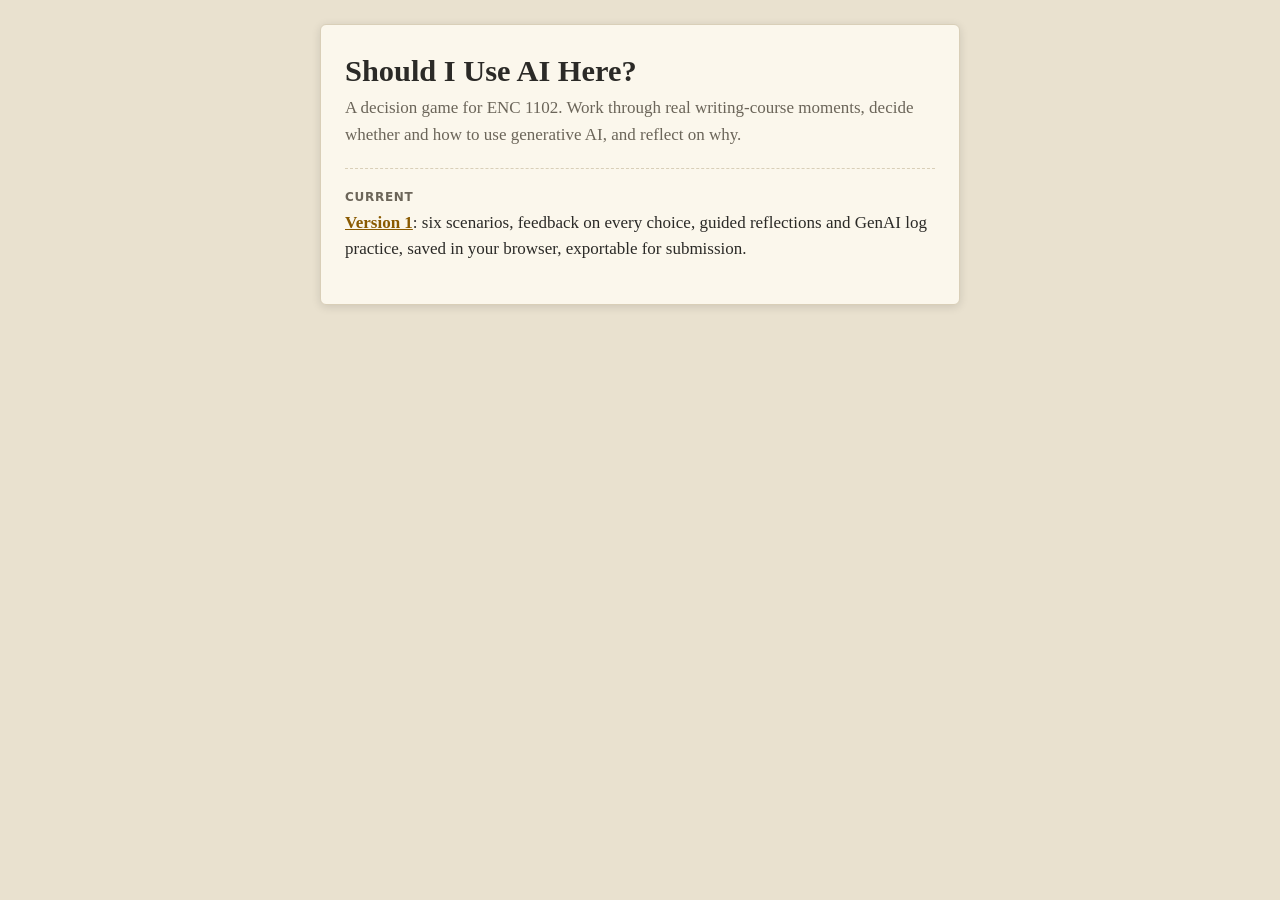
==== index.html @ f96c7f3e "Scaffold project with landing page and README Sets up the static GitHub Pages site: a root landing p" ====
<!doctype html>
<html lang="en">
<head>
  <meta charset="utf-8">
  <meta name="viewport" content="width=device-width, initial-scale=1">
  <title>Should I Use AI Here?</title>
  <meta name="description" content="A decision game about when and how to use generative AI in ENC 1102.">
  <style>
    :root { --paper: #fbf7ec; --ink: #2b2a27; --muted: #6b6559; --line: #d9cfb8; --accent: #8a5a00; --desk: #e9e1cf; }
    @media (prefers-color-scheme: dark) {
      :root { --paper: #26241f; --ink: #ece6d8; --muted: #b3ab99; --line: #46413a; --accent: #f0c060; --desk: #1a1916; }
    }
    * { box-sizing: border-box; }
    body { margin: 0; min-height: 100vh; background: var(--desk); color: var(--ink);
      font: 17px/1.55 Georgia, "Iowan Old Style", "Palatino Linotype", serif; padding: 24px 16px; }
    main { max-width: 640px; margin: 0 auto; background: var(--paper); border: 1px solid var(--line);
      border-radius: 6px; padding: 28px 24px; box-shadow: 0 2px 10px rgba(0,0,0,.12); }
    h1 { margin: 0 0 6px; font-size: 1.9rem; line-height: 1.2; }
    p { margin: 0 0 14px; }
    .muted { color: var(--muted); }
    ul { list-style: none; padding: 0; margin: 20px 0 0; }
    li { border-top: 1px dashed var(--line); padding: 14px 0; }
    a { color: var(--accent); font-weight: bold; }
    .tag { font: 600 .75rem/1 system-ui, sans-serif; text-transform: uppercase; letter-spacing: .06em; color: var(--muted); }
  </style>
</head>
<body>
  <main>
    <h1>Should I Use AI Here?</h1>
    <p class="muted">A decision game for ENC 1102. Work through real writing-course moments, decide whether and how to use generative AI, and reflect on why.</p>
    <ul>
      <li>
        <span class="tag">Current</span><br>
        <a href="v1/">Version 1</a>: six scenarios, feedback on every choice, guided reflections and GenAI log practice, saved in your browser, exportable for submission.
      </li>
    </ul>
  </main>
</body>
</html>
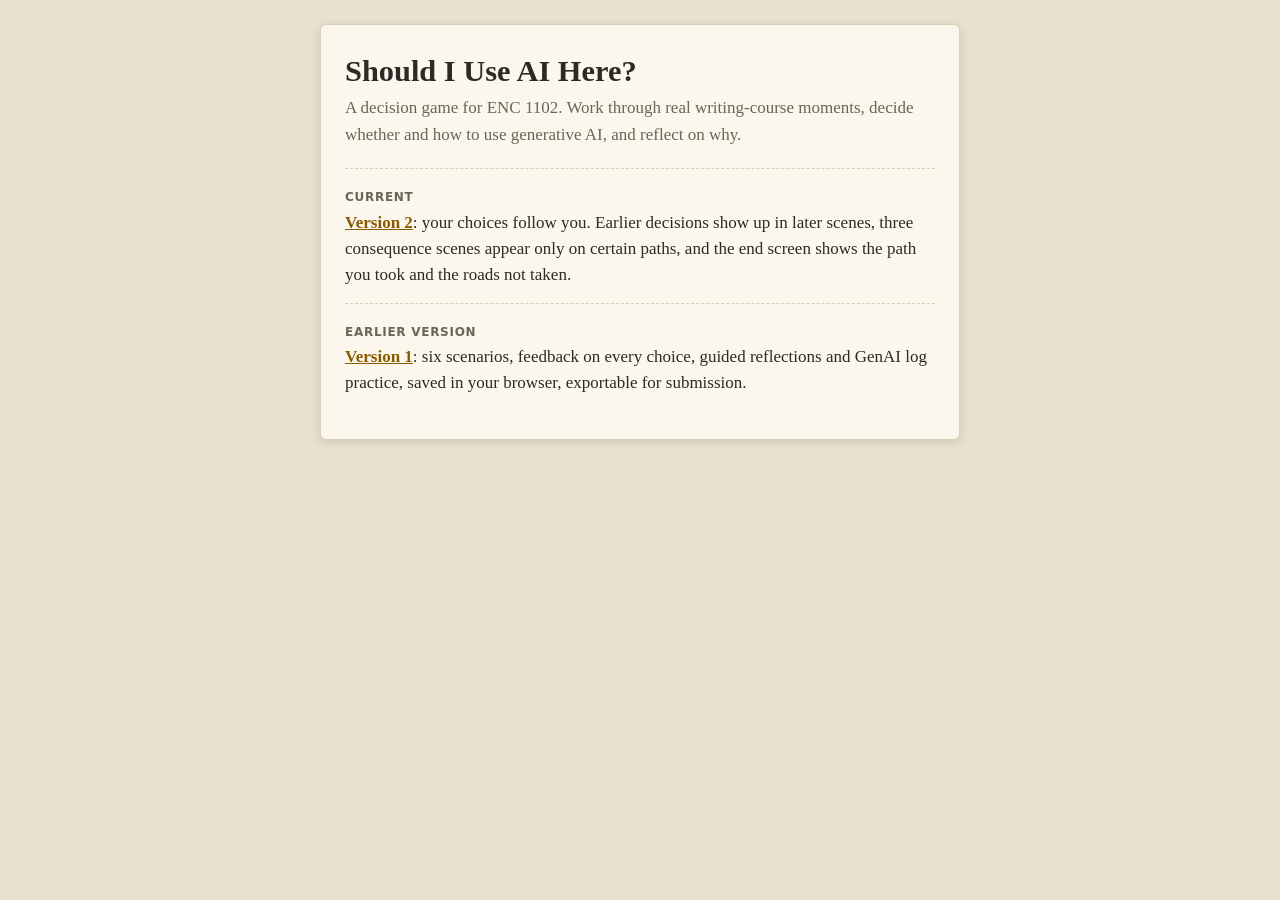
==== commit 81ad5c2a: "Add v2 to the landing page and README v2 becomes the current version on the landing page, with v1 ke" ====
--- a/index.html
+++ b/index.html
@@ -31,6 +31,10 @@
     <ul>
       <li>
         <span class="tag">Current</span><br>
+        <a href="v2/">Version 2</a>: your choices follow you. Earlier decisions show up in later scenes, three consequence scenes appear only on certain paths, and the end screen shows the path you took and the roads not taken.
+      </li>
+      <li>
+        <span class="tag">Earlier version</span><br>
         <a href="v1/">Version 1</a>: six scenarios, feedback on every choice, guided reflections and GenAI log practice, saved in your browser, exportable for submission.
       </li>
     </ul>
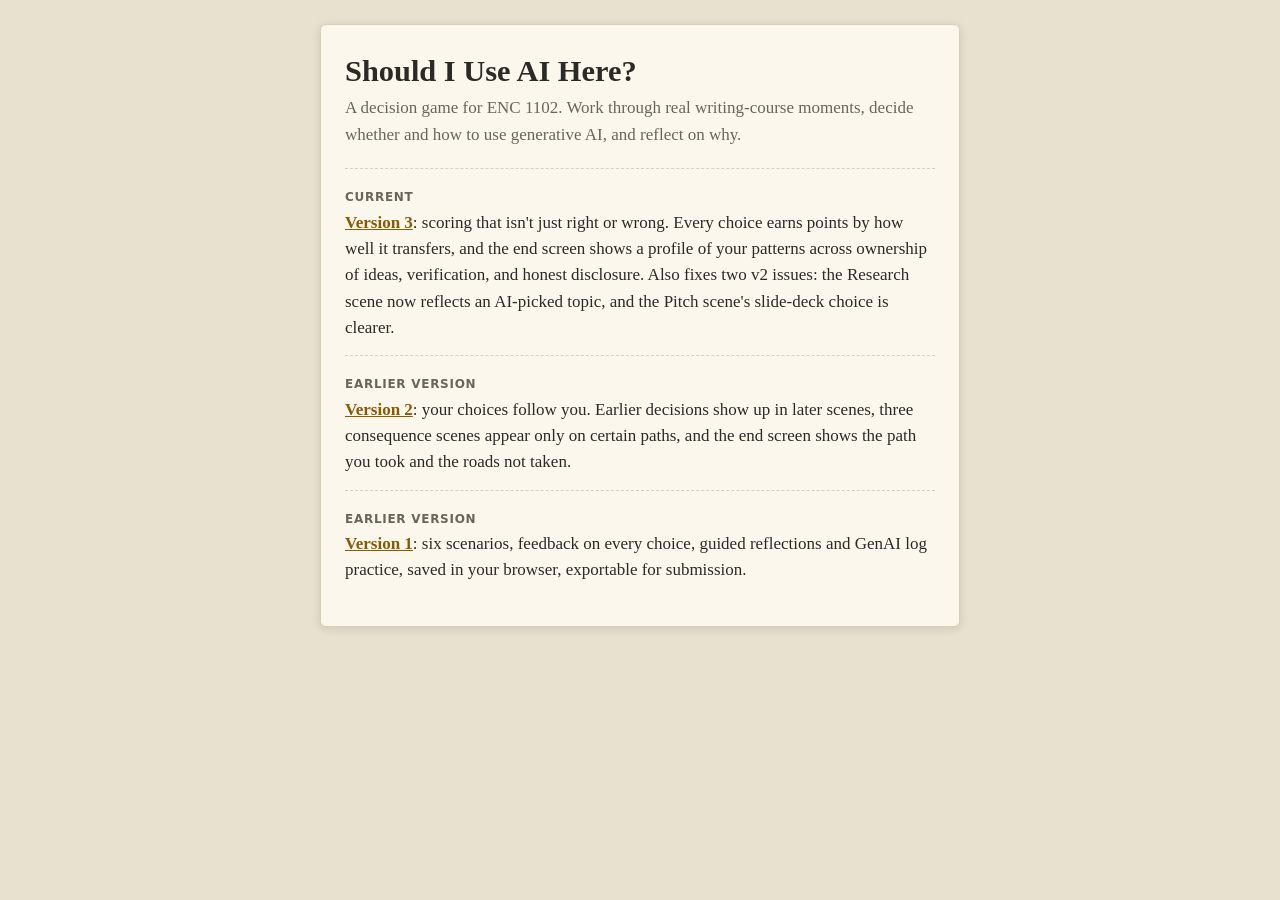
==== commit 196dce7f: "Add v3 to the landing page and README Co-Authored-By: Claude Opus 5.5 <noreply@anthropic.com> Claude" ====
--- a/index.html
+++ b/index.html
@@ -31,6 +31,10 @@
     <ul>
       <li>
         <span class="tag">Current</span><br>
+        <a href="v3/">Version 3</a>: scoring that isn't just right or wrong. Every choice earns points by how well it transfers, and the end screen shows a profile of your patterns across ownership of ideas, verification, and honest disclosure. Also fixes two v2 issues: the Research scene now reflects an AI-picked topic, and the Pitch scene's slide-deck choice is clearer.
+      </li>
+      <li>
+        <span class="tag">Earlier version</span><br>
         <a href="v2/">Version 2</a>: your choices follow you. Earlier decisions show up in later scenes, three consequence scenes appear only on certain paths, and the end screen shows the path you took and the roads not taken.
       </li>
       <li>
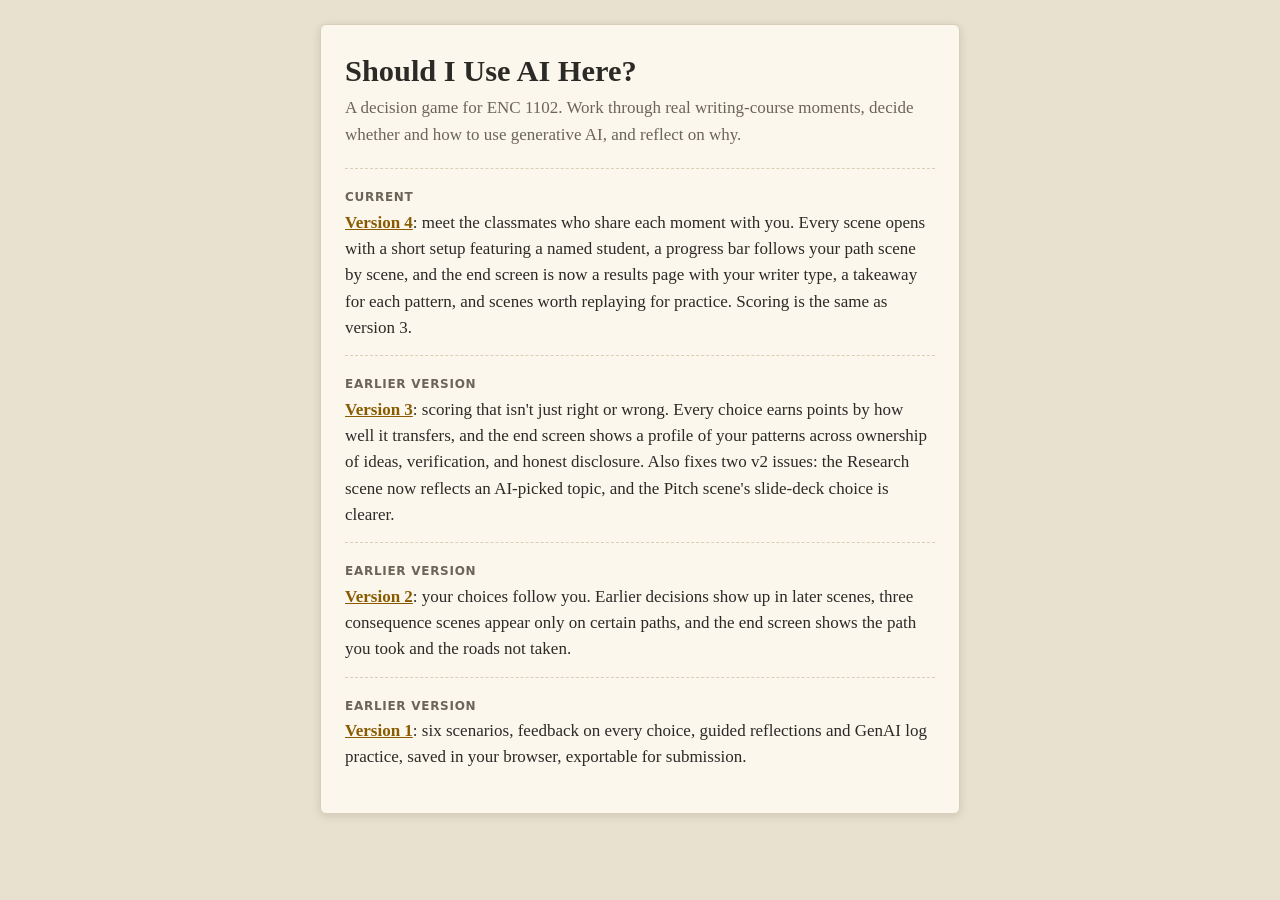
==== commit 40a0ebc2: "Add v4 to the landing page and README Co-Authored-By: Claude Opus 5.5 <noreply@anthropic.com> Claude" ====
--- a/index.html
+++ b/index.html
@@ -31,6 +31,10 @@
     <ul>
       <li>
         <span class="tag">Current</span><br>
+        <a href="v4/">Version 4</a>: meet the classmates who share each moment with you. Every scene opens with a short setup featuring a named student, a progress bar follows your path scene by scene, and the end screen is now a results page with your writer type, a takeaway for each pattern, and scenes worth replaying for practice. Scoring is the same as version 3.
+      </li>
+      <li>
+        <span class="tag">Earlier version</span><br>
         <a href="v3/">Version 3</a>: scoring that isn't just right or wrong. Every choice earns points by how well it transfers, and the end screen shows a profile of your patterns across ownership of ideas, verification, and honest disclosure. Also fixes two v2 issues: the Research scene now reflects an AI-picked topic, and the Pitch scene's slide-deck choice is clearer.
       </li>
       <li>
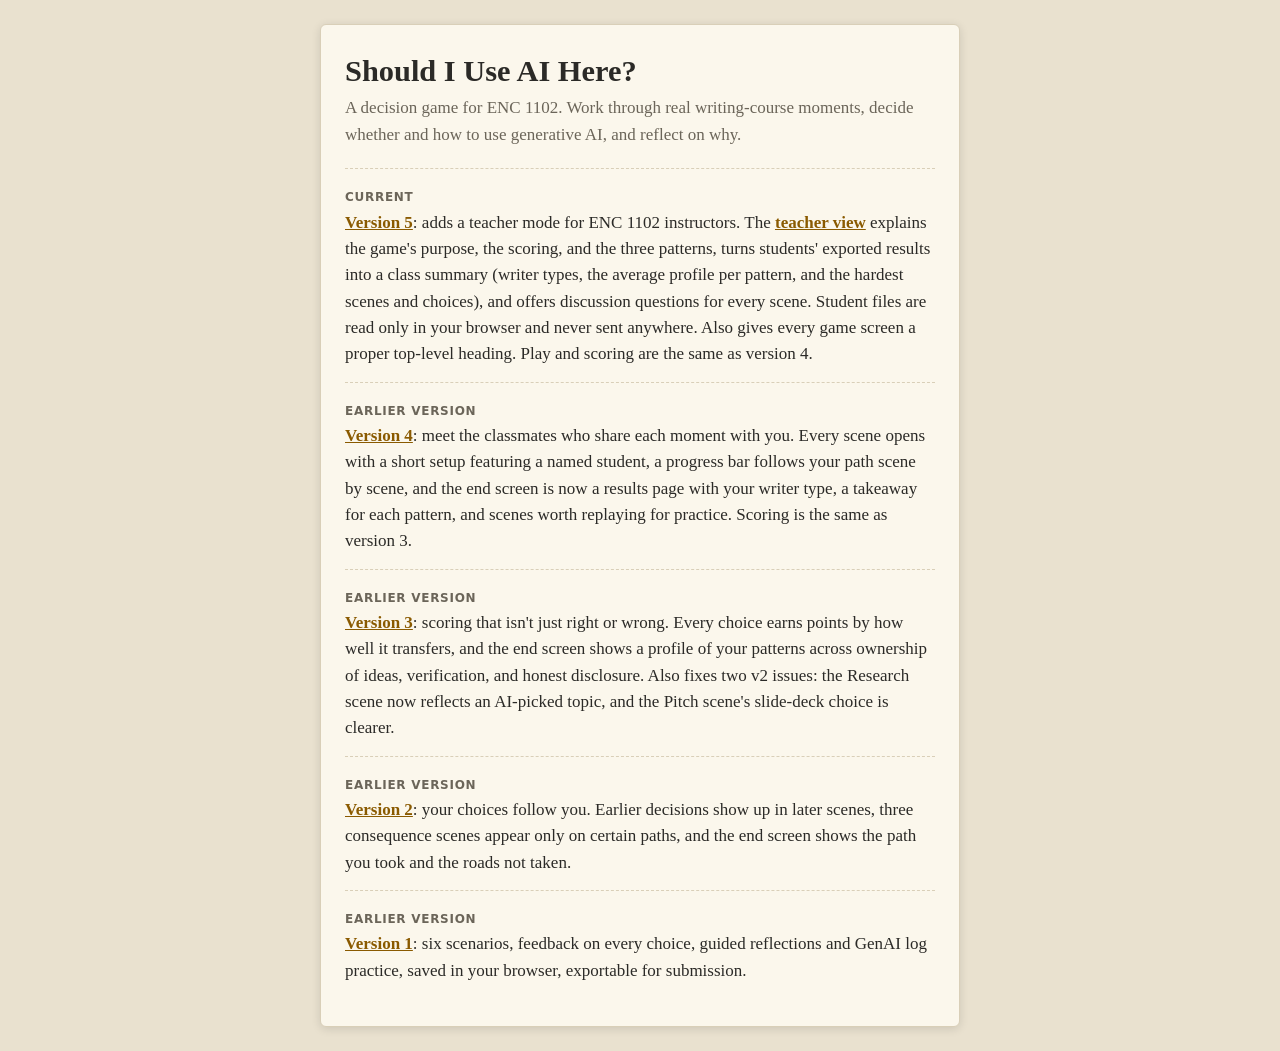
==== commit afa3c22b: "Add v5 and its teacher view to the landing page and README Co-Authored-By: Claude Opus 5.5 <noreply@" ====
--- a/index.html
+++ b/index.html
@@ -31,6 +31,10 @@
     <ul>
       <li>
         <span class="tag">Current</span><br>
+        <a href="v5/">Version 5</a>: adds a teacher mode for ENC 1102 instructors. The <a href="v5/teacher.html">teacher view</a> explains the game's purpose, the scoring, and the three patterns, turns students' exported results into a class summary (writer types, the average profile per pattern, and the hardest scenes and choices), and offers discussion questions for every scene. Student files are read only in your browser and never sent anywhere. Also gives every game screen a proper top-level heading. Play and scoring are the same as version 4.
+      </li>
+      <li>
+        <span class="tag">Earlier version</span><br>
         <a href="v4/">Version 4</a>: meet the classmates who share each moment with you. Every scene opens with a short setup featuring a named student, a progress bar follows your path scene by scene, and the end screen is now a results page with your writer type, a takeaway for each pattern, and scenes worth replaying for practice. Scoring is the same as version 3.
       </li>
       <li>
